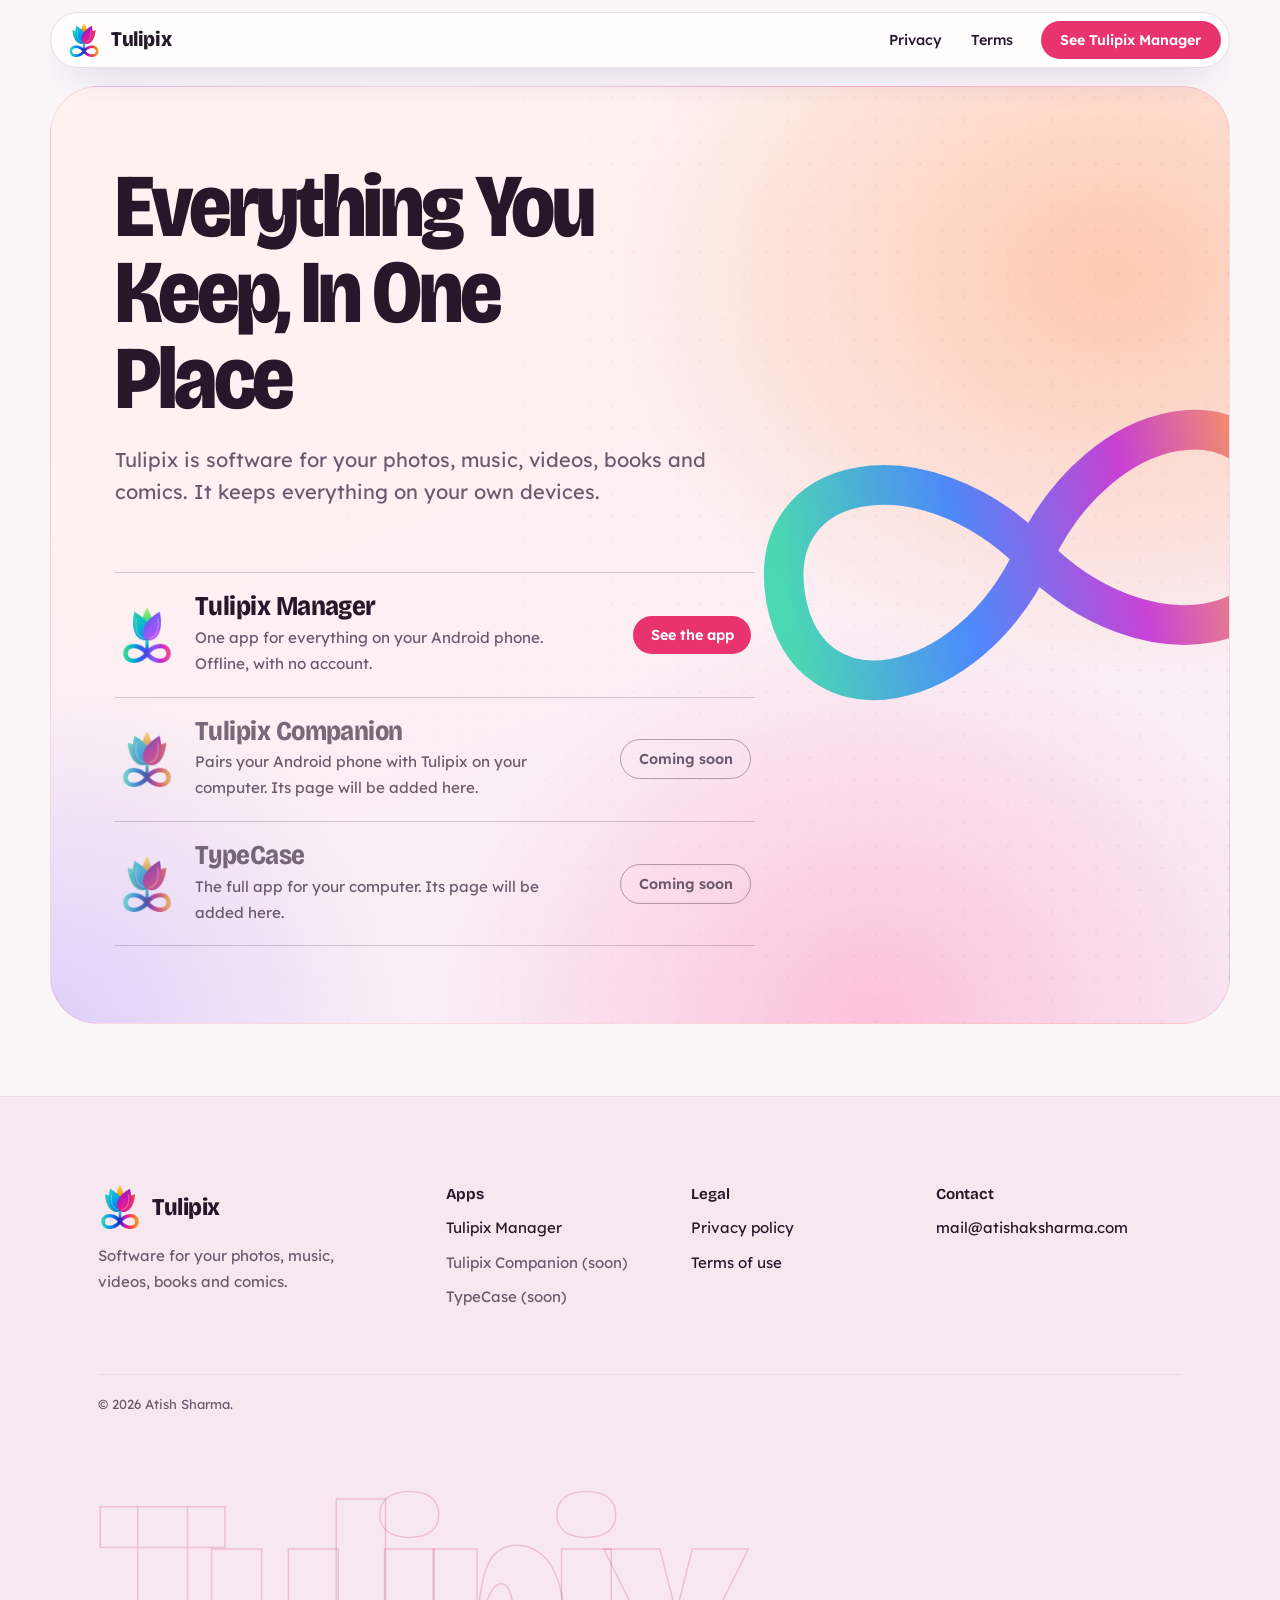
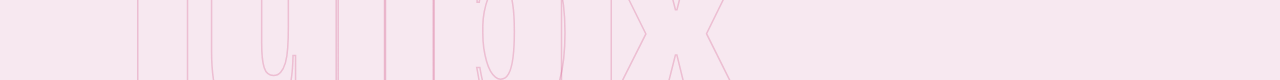
==== index.html @ 1efffbdd "Add tulipix.pro site: home, Tulipix Manager page, privacy, terms" ====
<!doctype html>
<html lang="en">
<head>
<meta charset="utf-8">
<meta name="viewport" content="width=device-width,initial-scale=1">
<title>Tulipix</title>
<meta name="description" content="Tulipix: software for your photos, music, videos and books. Start with Tulipix Manager for Android.">
<meta name="theme-color" content="#FBF6F8">
<link rel="icon" href="assets/img/favicon.ico" sizes="any">
<link rel="icon" type="image/png" sizes="32x32" href="assets/img/favicon-32.png">
<link rel="apple-touch-icon" href="assets/img/favicon-180.png">
<meta property="og:type" content="website">
<meta property="og:title" content="Tulipix">
<meta property="og:description" content="Software for your photos, music, videos and books.">
<meta property="og:url" content="https://tulipix.pro/">
<meta property="og:image" content="https://tulipix.pro/assets/img/og.png">
<meta name="twitter:card" content="summary_large_image">
<link rel="canonical" href="https://tulipix.pro/">
<link rel="preload" href="assets/fonts/bricolage.woff2" as="font" type="font/woff2" crossorigin>
<link rel="stylesheet" href="assets/css/base.css">
<link rel="stylesheet" href="assets/css/home.css">
</head>
<body class="site-main light">
<a class="skip" href="#main">Skip to content</a>
<header class="nav-wrap">
  <div class="nav">
    <a class="brand" href="./"><img src="assets/img/logo.png" alt="" width="34" height="34">Tulipix</a>
    <nav class="links" aria-label="Main"><a href="manager/privacy/">Privacy</a><a href="manager/terms/">Terms</a></nav>
    <a class="btn btn-solid" href="manager/">See Tulipix Manager</a>
    <details class="menu"><summary aria-label="Menu"></summary>
      <div class="sheet"><a href="manager/privacy/">Privacy</a><a href="manager/terms/">Terms</a></div>
    </details>
  </div>
</header>
<div class="home-wrap">
  <div class="home">
    <svg class="loop" viewBox="0 0 400 200" fill="none" aria-hidden="true">
      <defs><linearGradient id="lg" x1="0" x2="1"><stop offset="0" stop-color="#2DD4A8"/><stop offset=".35" stop-color="#2F7BFF"/><stop offset=".7" stop-color="#C026D3"/><stop offset="1" stop-color="#FF9A3D"/></linearGradient></defs>
      <path d="M60 100C60 28 150 28 200 100C250 172 340 172 340 100C340 28 250 28 200 100C150 172 60 172 60 100Z" stroke="url(#lg)" stroke-width="22" stroke-linejoin="round"/>
    </svg>
    <main id="main">
      <h1>Everything You Keep, In One Place</h1>
      <p class="lede">Tulipix is software for your photos, music, videos, books and comics. It keeps everything on your own devices.</p>
      <div class="doors">
        <a class="door" href="manager/">
          <img src="assets/img/logo-manager.png" alt="" width="56" height="56">
          <div><h2>Tulipix Manager</h2><p>One app for everything on your Android phone. Offline, with no account.</p></div>
          <span class="go">See the app</span>
        </a>
        <div class="door soon">
          <img src="assets/img/logo-small.png" alt="" width="56" height="56">
          <div><h2>Tulipix Companion</h2><p>Pairs your Android phone with Tulipix on your computer. Its page will be added here.</p></div>
          <span class="go">Coming soon</span>
        </div>
        <div class="door soon">
          <img src="assets/img/logo-small.png" alt="" width="56" height="56">
          <div><h2>TypeCase</h2><p>The full app for your computer. Its page will be added here.</p></div>
          <span class="go">Coming soon</span>
        </div>
      </div>
    </main>
  </div>
</div>
<footer class="foot">
  <div class="wrap">
    <div class="foot-grid">
      <div><a class="brand" href="./"><img src="assets/img/logo.png" alt="" width="44" height="44">Tulipix</a><p>Software for your photos, music, videos, books and comics.</p></div>
      <div><h4>Apps</h4><ul><li><a href="manager/">Tulipix Manager</a></li><li>Tulipix Companion (soon)</li><li>TypeCase (soon)</li></ul></div>
      <div><h4>Legal</h4><ul><li><a href="manager/privacy/">Privacy policy</a></li><li><a href="manager/terms/">Terms of use</a></li></ul></div>
      <div><h4>Contact</h4><ul><li><a href="mailto:mail@atishaksharma.com">mail@atishaksharma.com</a></li></ul></div>
    </div>
    <p class="fine"><span>&copy; 2026 Atish Sharma.</span></p>
    <div class="big" aria-hidden="true">Tulipix</div>
  </div>
</footer>
<script>(function(){var m=document.querySelector('.menu');if(m)m.addEventListener('click',function(e){if(e.target.closest('a'))m.removeAttribute('open')})})();</script>
</body>
</html>
---- assets/css/base.css ----
/* Shared by tulipix.pro and tulipix.pro/manager: fonts, tokens, type, buttons, prose, footer.
   A page sets its own accent with  <body class="site-main">  or  <body class="site-manager">. */
@font-face{font-family:"Bricolage";src:url("../fonts/bricolage.woff2") format("woff2");font-weight:200 800;font-stretch:75% 100%;font-display:swap}
@font-face{font-family:"Lexend";src:url("../fonts/lexend-Regular.woff2") format("woff2");font-weight:400;font-display:swap}
@font-face{font-family:"Lexend";src:url("../fonts/lexend-Medium.woff2") format("woff2");font-weight:500;font-display:swap}
@font-face{font-family:"Lexend";src:url("../fonts/lexend-SemiBold.woff2") format("woff2");font-weight:600;font-display:swap}

:root{
  --ink:#16102A;          /* deep indigo, the icon's own background */
  --ink-2:#241A45;
  --paper:#F6F4FA;
  --text:#1C1631;
  --mute:#5B5575;
  --line:#DCD6EA;
  --on-ink:#F4F0FF;
  --on-ink-mute:#B7AFD6;
  --display:"Bricolage",ui-sans-serif,system-ui,sans-serif;
  --body:"Lexend",ui-sans-serif,system-ui,-apple-system,"Segoe UI",sans-serif;
  --acc:#7C4DFF; --acc-2:#2DD4A8; --acc-3:#EC4899;
  --acc-ink:#5B35D6;      /* accent dark enough for text on paper */
  --radius:14px;
  --gutter:clamp(18px,4vw,48px);
  --wrap:1180px;
}
.site-main{--acc:#F0457D;--acc-2:#FF9A3D;--acc-3:#7C4DFF;--acc-ink:#C2185B}
*{box-sizing:border-box}
html{scroll-behavior:smooth;-webkit-text-size-adjust:100%}
@media (prefers-reduced-motion:reduce){html{scroll-behavior:auto}*{animation:none!important;transition:none!important}}
body{margin:0;background:var(--paper);color:var(--text);font:400 16px/1.7 var(--body);-webkit-font-smoothing:antialiased}
img{max-width:100%;height:auto;display:block}
a{color:var(--acc-ink);text-underline-offset:3px}
a:hover{text-decoration-thickness:2px}
:focus-visible{outline:3px solid var(--acc);outline-offset:3px;border-radius:6px}
.wrap{max-width:var(--wrap);margin:0 auto;padding-inline:var(--gutter)}
.skip{position:absolute;left:-999px;top:8px;background:#fff;color:#000;padding:8px 12px;border-radius:8px;z-index:99}
.skip:focus{left:8px}

h1,h2,h3{font-family:var(--display);margin:0;font-stretch:88%;letter-spacing:-.025em;line-height:1.02}
h1{font-weight:800;font-size:clamp(2.6rem,7.4vw,5.6rem);line-height:.96;letter-spacing:-.035em}
h2{font-weight:750;font-size:clamp(2rem,4.6vw,3.4rem)}
h3{font-weight:700;font-size:1.35rem;line-height:1.15;letter-spacing:-.015em}
p{margin:0 0 1em;max-width:62ch}
.lede{font-size:clamp(1.05rem,1.6vw,1.25rem);line-height:1.6;color:var(--mute);max-width:52ch}

/* buttons */
.btn{display:inline-flex;align-items:center;gap:.6em;padding:.85em 1.5em;border-radius:999px;font:600 .95rem/1 var(--body);text-decoration:none;border:2px solid transparent;cursor:pointer;transition:transform .15s,background .15s,border-color .15s}
.btn:hover{transform:translateY(-2px)}
.btn-solid{background:var(--acc);color:#fff}
.site-manager .btn-solid{background:#6F42F0}
.btn-line{border-color:currentColor;color:inherit;background:transparent}
.btn[aria-disabled="true"]{opacity:.6;cursor:default;transform:none}

/* long-form pages (privacy, terms) */
.prose{max-width:720px;margin:0 auto;padding:clamp(28px,6vw,72px) var(--gutter) 96px}
.prose h1{font-size:clamp(2.2rem,5.4vw,3.6rem);margin:12px 0 10px}
.prose h2{font-size:1.5rem;margin:2.2em 0 .5em;letter-spacing:-.02em}
.prose .meta{color:var(--mute);font-size:.92rem}
.prose ul{padding-left:1.2em;margin:0 0 1em}.prose li{margin:.35em 0}
.prose table{width:100%;border-collapse:collapse;font-size:.94rem;margin:1em 0}
.prose th,.prose td{text-align:left;padding:.7em .8em;border-bottom:1px solid var(--line);vertical-align:top}
.prose th{font-weight:600;color:var(--mute);font-size:.85rem}
.prose .box{border-left:4px solid var(--acc);background:#fff;padding:14px 18px;border-radius:0 var(--radius) var(--radius) 0;margin:1.4em 0}

/* ---------- floating menu ---------- */
.nav-wrap{position:sticky;top:0;z-index:60;padding:12px var(--gutter);pointer-events:none}
.nav{pointer-events:auto;position:relative;max-width:var(--wrap);margin:0 auto;display:flex;align-items:center;gap:14px;padding:7px 8px 7px 16px;border-radius:999px;background:rgba(24,17,46,.8);-webkit-backdrop-filter:blur(16px) saturate(1.4);backdrop-filter:blur(16px) saturate(1.4);border:1px solid rgba(255,255,255,.13);color:var(--on-ink);box-shadow:0 16px 40px -20px rgba(10,6,25,.7)}
.brand{display:flex;align-items:center;gap:10px;color:inherit;text-decoration:none;font:800 1.3rem/1 var(--display);font-stretch:90%;letter-spacing:-.02em;white-space:nowrap}
.brand img{width:34px;height:34px}
.brand small{font:500 .78rem/1 var(--body);letter-spacing:0;opacity:.7}
.nav .links{display:flex;gap:2px;margin-left:auto}
.nav .links a{color:inherit;text-decoration:none;padding:.55em .95em;border-radius:999px;font-weight:500;font-size:.9rem}
.nav .links a:hover{background:rgba(255,255,255,.12)}
.nav .btn{padding:.7em 1.25em;font-size:.88rem}
.menu{display:none;margin-left:auto}
.menu summary{list-style:none;cursor:pointer;width:44px;height:44px;border-radius:50%;display:grid;place-items:center;background:rgba(255,255,255,.1);position:relative}
.menu summary::-webkit-details-marker{display:none}
.menu summary::before,.menu summary::after{content:"";position:absolute;left:13px;width:18px;height:2px;border-radius:2px;background:#fff;transition:transform .2s,top .2s}
.menu summary::before{top:16px;box-shadow:0 6px 0 #fff}
.menu summary::after{top:28px}
.menu[open] summary::before{top:21px;box-shadow:none;transform:rotate(45deg)}
.menu[open] summary::after{top:21px;transform:rotate(-45deg)}
.menu .sheet{position:absolute;left:0;right:0;top:calc(100% + 8px);display:grid;gap:2px;padding:10px;border-radius:26px;background:rgba(24,17,46,.98);-webkit-backdrop-filter:blur(20px);backdrop-filter:blur(20px);border:1px solid rgba(255,255,255,.13);box-shadow:0 30px 60px -20px rgba(0,0,0,.7)}
.menu .sheet a{color:inherit;text-decoration:none;padding:.95em 1em;border-radius:16px;font-weight:500}
.menu .sheet a:hover{background:rgba(255,255,255,.1)}
.menu .sheet .btn{margin-top:6px;justify-content:center;color:#fff}
@media (max-width:820px){.nav .links,.nav>.btn{display:none}.menu{display:block}}

/* ---------- footer ---------- */
.foot{background:var(--ink);color:var(--on-ink-mute);padding:clamp(48px,7vw,88px) 0 0;overflow:hidden;font-size:.94rem}
.foot a{color:var(--on-ink);text-decoration:none}
.foot a:hover{text-decoration:underline;text-underline-offset:4px}
.foot-grid{display:grid;grid-template-columns:1.5fr 1fr 1fr 1.2fr;gap:36px 40px}
.foot .brand{color:var(--on-ink);font-size:1.5rem}
.foot .brand img{width:44px;height:44px}
.foot-grid p{margin:14px 0 0;max-width:30ch}
.foot h4{margin:0 0 12px;font:650 .95rem var(--display);color:var(--on-ink);letter-spacing:0}
.foot ul{list-style:none;margin:0;padding:0;display:grid;gap:9px}
.foot .fine{margin:clamp(36px,6vw,64px) 0 0;padding:18px 0;border-top:1px solid rgba(255,255,255,.12);font-size:.82rem;max-width:none;display:flex;flex-wrap:wrap;gap:6px 24px;justify-content:space-between}
.foot .big{font:800 clamp(4rem,30vw,20rem)/.82 var(--display);font-stretch:80%;letter-spacing:-.05em;color:transparent;-webkit-text-stroke:1.5px rgba(255,255,255,.14);margin:clamp(20px,4vw,48px) 0 -.2em;user-select:none;white-space:nowrap}
@media (max-width:760px){.foot-grid{grid-template-columns:1fr 1fr}.foot-grid>:first-child{grid-column:1/-1}}

/* ---------- Tulipix Manager is a light-theme app: its pages are light too ---------- */
.site-manager{color-scheme:light;--paper:#F7F4FC;--text:#1C1631;--mute:#5A5472;--line:#DDD5F0;--tint:#EDE6FA;--tint-2:#F3EEFC;--acc-ink:#5B35D6}
.site-main.light{color-scheme:light;--paper:#FBF6F8;--text:#26172B;--mute:#6A5A6E;--line:#EBD9E3;--tint:#F7E8F0;--tint-2:#FBF0F5;--acc-ink:#C2185B;--navtint:240,69,125}
.site-manager{--navtint:111,66,240}
.site-manager .nav,.site-main.light .nav{background:rgba(255,255,255,.78);color:var(--text);border-color:rgba(60,40,70,.14);box-shadow:0 16px 40px -22px rgba(60,40,130,.45)}
.site-manager .nav .links a:hover,.site-main.light .nav .links a:hover{background:rgba(var(--navtint),.1)}
.site-manager .menu summary,.site-main.light .menu summary{background:rgba(var(--navtint),.1)}
.site-manager .menu summary::before,.site-main.light .menu summary::before,.site-manager .menu summary::after,.site-main.light .menu summary::after{background:var(--text)}
.site-manager .menu summary::before,.site-main.light .menu summary::before{box-shadow:0 6px 0 var(--text)}
.site-manager .menu[open] summary::before,.site-main.light .menu[open] summary::before{box-shadow:none}
.site-manager .menu .sheet,.site-main.light .menu .sheet{background:rgba(255,255,255,.98);border-color:rgba(60,40,70,.14);box-shadow:0 30px 60px -24px rgba(60,40,130,.5)}
.site-manager .menu .sheet a:hover,.site-main.light .menu .sheet a:hover{background:rgba(var(--navtint),.1)}
.site-manager .menu .sheet .btn,.site-main.light .menu .sheet .btn{color:#fff}
.site-manager .foot,.site-main.light .foot{background:var(--tint);color:var(--mute);border-top:1px solid var(--line)}
.site-manager .foot a,.site-main.light .foot a,.site-manager .foot .brand,.site-main.light .foot .brand,.site-manager .foot h4,.site-main.light .foot h4{color:var(--text)}
.site-manager .foot .fine,.site-main.light .foot .fine{border-top-color:var(--line)}
.site-manager .foot .big,.site-main.light .foot .big{-webkit-text-stroke-color:rgba(91,53,214,.22)}
.site-main.light .foot .big{-webkit-text-stroke-color:rgba(194,24,91,.2)}
---- assets/css/home.css ----
/* tulipix.pro: a light showcase doorway for now */
.site-main.light .btn-solid{background:#E8336F}
.home-wrap{padding:6px var(--gutter) clamp(40px,6vw,72px)}
.home{position:relative;max-width:var(--wrap);margin:0 auto;border-radius:clamp(28px,4vw,48px);overflow:hidden;isolation:isolate;border:1px solid rgba(232,51,111,.14);
  background:
    radial-gradient(70% 70% at 90% 20%,rgba(255,170,120,.55),transparent 62%),
    radial-gradient(60% 70% at 70% 100%,rgba(255,150,190,.5),transparent 62%),
    radial-gradient(50% 60% at 0% 100%,rgba(190,170,255,.45),transparent 60%),
    linear-gradient(160deg,#FFF3F0,#F8ECF8);
  padding:clamp(34px,6vw,88px) clamp(24px,5vw,72px)}
.home::before{content:"";position:absolute;inset:0;z-index:-1;opacity:.55;background-image:radial-gradient(rgba(194,24,91,.13) 1px,transparent 1px);background-size:22px 22px;-webkit-mask-image:linear-gradient(90deg,transparent,#000 75%);mask-image:linear-gradient(90deg,transparent,#000 75%)}
.home .loop{position:absolute;right:-14%;top:50%;width:min(58vw,720px);transform:translateY(-50%) rotate(-10deg);opacity:.85;pointer-events:none;z-index:-1}
.home h1{max-width:11ch}
.home .lede{margin-top:22px}
.doors{margin-top:clamp(36px,6vw,64px);max-width:640px;border-top:1px solid rgba(38,23,43,.2)}
.door{display:grid;grid-template-columns:56px 1fr auto;gap:6px 20px;align-items:center;padding:20px 4px;border-bottom:1px solid rgba(38,23,43,.2);color:inherit;text-decoration:none}
.door img{width:56px;height:56px;border-radius:14px}
.door h2{font-size:1.7rem;letter-spacing:-.02em}
.door p{margin:4px 0 0;color:var(--mute);font-size:.95rem;max-width:44ch}
.door .go{font:600 .9rem var(--body);padding:.7em 1.2em;border-radius:999px;background:#E8336F;color:#fff;white-space:nowrap;transition:background .15s}
a.door:hover h2{text-decoration:underline;text-decoration-color:#E8336F;text-decoration-thickness:3px;text-underline-offset:6px}
a.door:hover .go{background:var(--text)}
.door.soon img{filter:saturate(.7);opacity:.8}
.door.soon .go{background:transparent;border:1px solid rgba(38,23,43,.35);color:var(--mute)}
.door.soon h2{color:rgba(38,23,43,.62)}
@media (max-width:760px){.home .loop{opacity:.3;right:-34%}.door{grid-template-columns:56px 1fr}.door .go{grid-column:2;justify-self:start}}
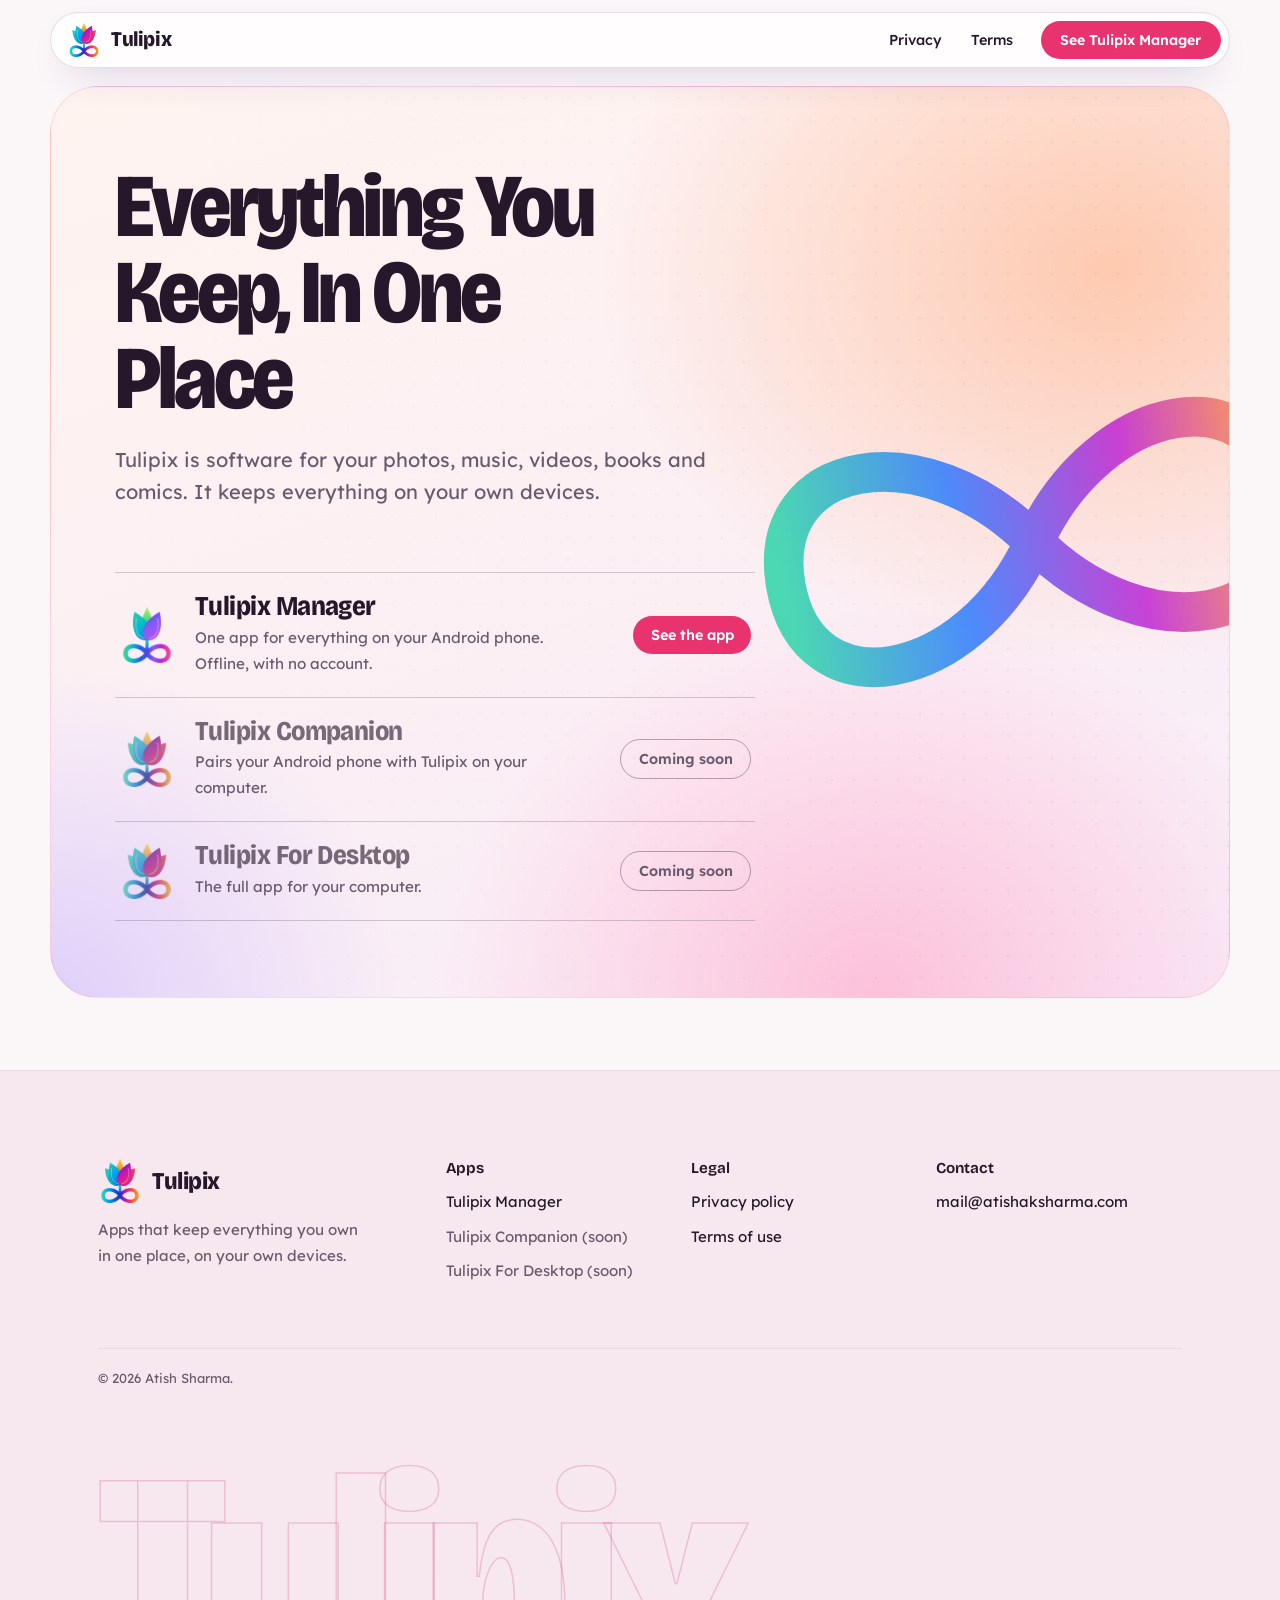
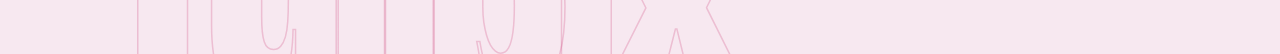
==== commit ec497203: "Site update: light theme, SEO and llms.txt, APK download, copy fixes" ====
--- a/index.html
+++ b/index.html
@@ -19,6 +19,13 @@
 <link rel="preload" href="assets/fonts/bricolage.woff2" as="font" type="font/woff2" crossorigin>
 <link rel="stylesheet" href="assets/css/base.css">
 <link rel="stylesheet" href="assets/css/home.css">
+<meta name="robots" content="index,follow,max-image-preview:large">
+<meta property="og:site_name" content="Tulipix">
+<meta property="og:image:width" content="1200">
+<meta property="og:image:height" content="630">
+<meta property="og:image:alt" content="Tulipix: Everything You Keep, In One Place">
+<meta property="og:locale" content="en">
+<script type="application/ld+json">{"@context": "https://schema.org", "@graph": [{"@type": "Organization", "@id": "https://tulipix.pro/#org", "name": "Tulipix", "url": "https://tulipix.pro/", "logo": "https://tulipix.pro/assets/img/logo.png", "founder": {"@type": "Person", "name": "Atish Sharma", "url": "https://tulipix.pro", "email": "mail@atishaksharma.com"}, "email": "mail@atishaksharma.com"}, {"@type": "WebSite", "@id": "https://tulipix.pro/#site", "url": "https://tulipix.pro/", "name": "Tulipix", "description": "Everything You Keep, In One Place. Software for your photos, music, videos, books and comics.", "publisher": {"@id": "https://tulipix.pro/#org"}, "inLanguage": "en"}]}</script>
 </head>
 <body class="site-main light">
 <a class="skip" href="#main">Skip to content</a>
@@ -49,12 +56,12 @@
         </a>
         <div class="door soon">
           <img src="assets/img/logo-small.png" alt="" width="56" height="56">
-          <div><h2>Tulipix Companion</h2><p>Pairs your Android phone with Tulipix on your computer. Its page will be added here.</p></div>
+          <div><h2>Tulipix Companion</h2><p>Pairs your Android phone with Tulipix on your computer.</p></div>
           <span class="go">Coming soon</span>
         </div>
         <div class="door soon">
           <img src="assets/img/logo-small.png" alt="" width="56" height="56">
-          <div><h2>TypeCase</h2><p>The full app for your computer. Its page will be added here.</p></div>
+          <div><h2>Tulipix For Desktop</h2><p>The full app for your computer.</p></div>
           <span class="go">Coming soon</span>
         </div>
       </div>
@@ -64,8 +71,8 @@
 <footer class="foot">
   <div class="wrap">
     <div class="foot-grid">
-      <div><a class="brand" href="./"><img src="assets/img/logo.png" alt="" width="44" height="44">Tulipix</a><p>Software for your photos, music, videos, books and comics.</p></div>
-      <div><h4>Apps</h4><ul><li><a href="manager/">Tulipix Manager</a></li><li>Tulipix Companion (soon)</li><li>TypeCase (soon)</li></ul></div>
+      <div><a class="brand" href="./"><img src="assets/img/logo.png" alt="" width="44" height="44">Tulipix</a><p>Apps that keep everything you own in one place, on your own devices.</p></div>
+      <div><h4>Apps</h4><ul><li><a href="manager/">Tulipix Manager</a></li><li>Tulipix Companion (soon)</li><li>Tulipix For Desktop (soon)</li></ul></div>
       <div><h4>Legal</h4><ul><li><a href="manager/privacy/">Privacy policy</a></li><li><a href="manager/terms/">Terms of use</a></li></ul></div>
       <div><h4>Contact</h4><ul><li><a href="mailto:mail@atishaksharma.com">mail@atishaksharma.com</a></li></ul></div>
     </div>
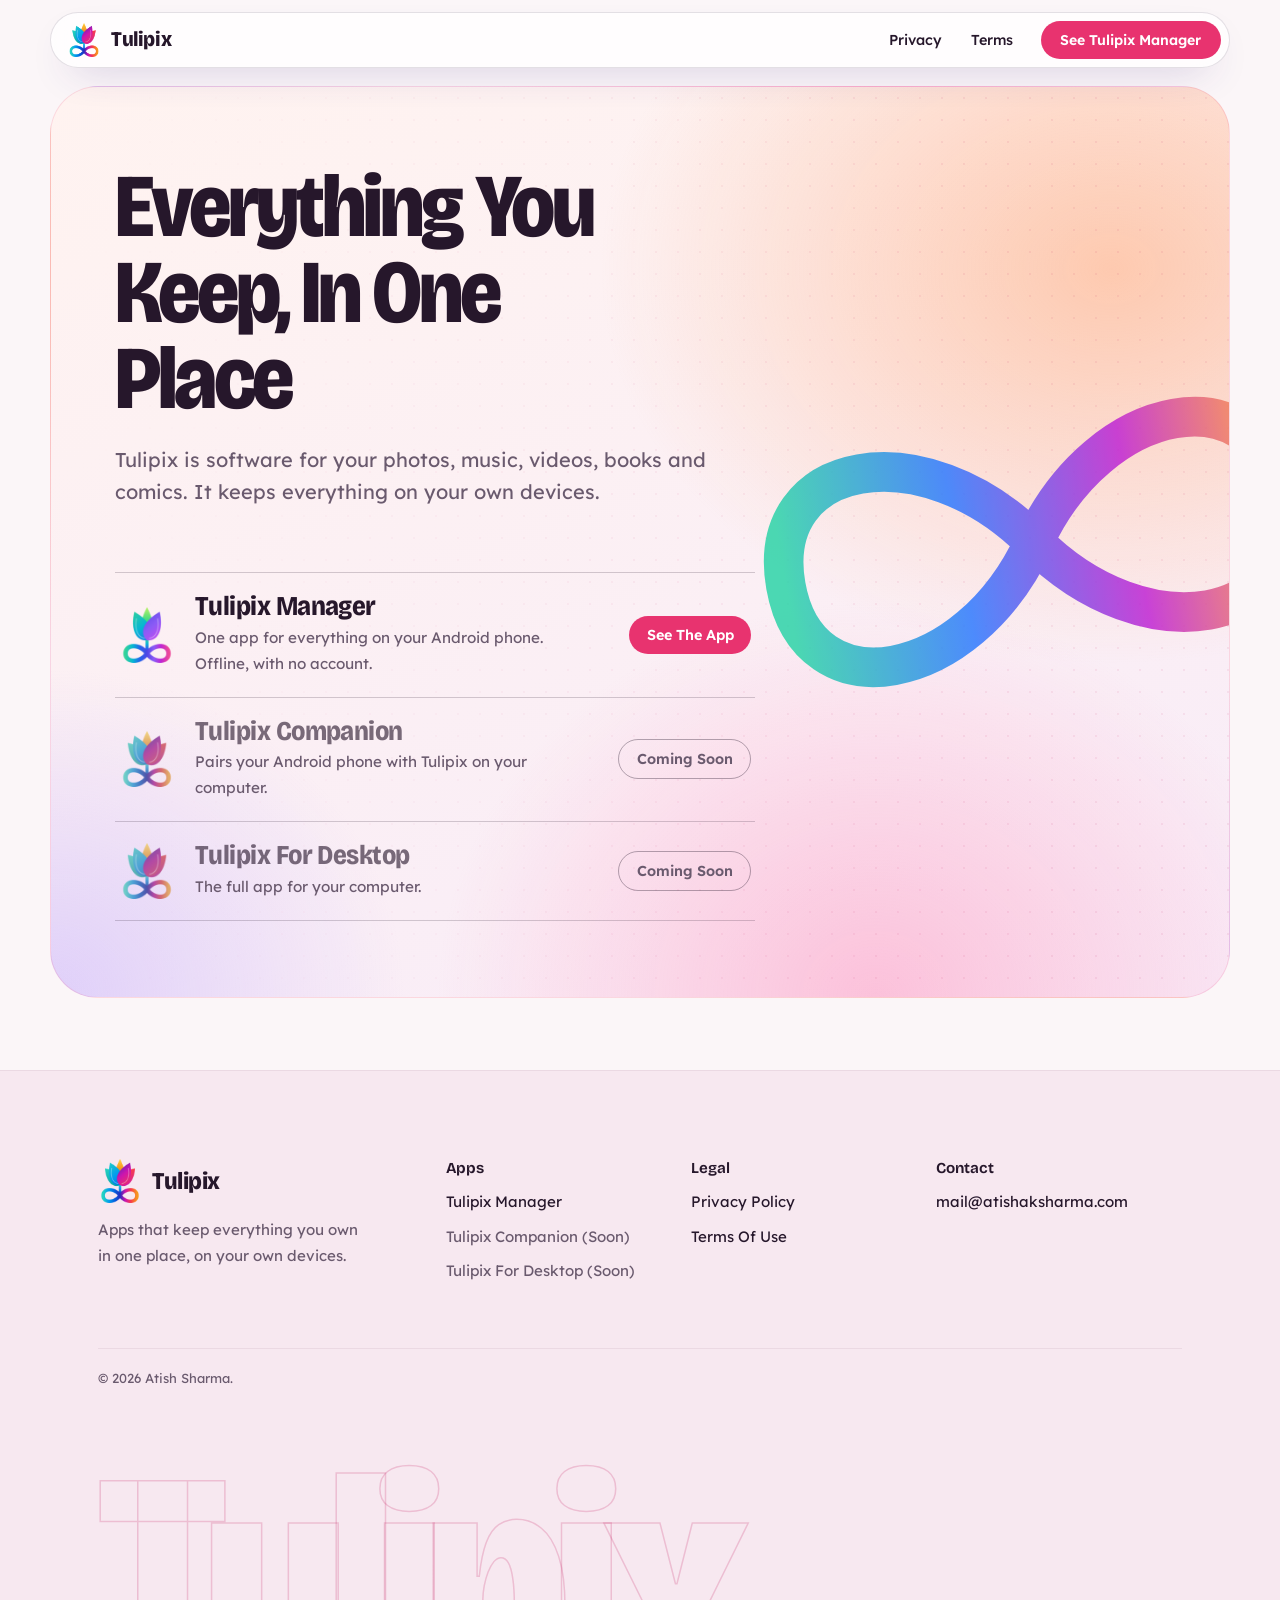
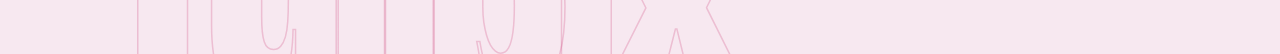
==== commit 5a834977: "Better home title and descriptions, Title Case labels" ====
--- a/index.html
+++ b/index.html
@@ -3,15 +3,15 @@
 <head>
 <meta charset="utf-8">
 <meta name="viewport" content="width=device-width,initial-scale=1">
-<title>Tulipix</title>
-<meta name="description" content="Tulipix: software for your photos, music, videos and books. Start with Tulipix Manager for Android.">
+<title>Tulipix: Everything You Keep, In One Place | Apps For Photos, Music, Videos &amp; Books</title>
+<meta name="description" content="Tulipix keeps everything you own in one place: photos, music, videos, books and comics, on your own devices. Start with Tulipix Manager for Android, free on Google Play.">
 <meta name="theme-color" content="#FBF6F8">
 <link rel="icon" href="assets/img/favicon.ico" sizes="any">
 <link rel="icon" type="image/png" sizes="32x32" href="assets/img/favicon-32.png">
 <link rel="apple-touch-icon" href="assets/img/favicon-180.png">
 <meta property="og:type" content="website">
-<meta property="og:title" content="Tulipix">
-<meta property="og:description" content="Software for your photos, music, videos and books.">
+<meta property="og:title" content="Tulipix: Everything You Keep, In One Place">
+<meta property="og:description" content="Apps that keep your photos, music, videos, books and comics in one place, on your own devices.">
 <meta property="og:url" content="https://tulipix.pro/">
 <meta property="og:image" content="https://tulipix.pro/assets/img/og.png">
 <meta name="twitter:card" content="summary_large_image">
@@ -28,7 +28,7 @@
 <script type="application/ld+json">{"@context": "https://schema.org", "@graph": [{"@type": "Organization", "@id": "https://tulipix.pro/#org", "name": "Tulipix", "url": "https://tulipix.pro/", "logo": "https://tulipix.pro/assets/img/logo.png", "founder": {"@type": "Person", "name": "Atish Sharma", "url": "https://tulipix.pro", "email": "mail@atishaksharma.com"}, "email": "mail@atishaksharma.com"}, {"@type": "WebSite", "@id": "https://tulipix.pro/#site", "url": "https://tulipix.pro/", "name": "Tulipix", "description": "Everything You Keep, In One Place. Software for your photos, music, videos, books and comics.", "publisher": {"@id": "https://tulipix.pro/#org"}, "inLanguage": "en"}]}</script>
 </head>
 <body class="site-main light">
-<a class="skip" href="#main">Skip to content</a>
+<a class="skip" href="#main">Skip To Content</a>
 <header class="nav-wrap">
   <div class="nav">
     <a class="brand" href="./"><img src="assets/img/logo.png" alt="" width="34" height="34">Tulipix</a>
@@ -52,17 +52,17 @@
         <a class="door" href="manager/">
           <img src="assets/img/logo-manager.png" alt="" width="56" height="56">
           <div><h2>Tulipix Manager</h2><p>One app for everything on your Android phone. Offline, with no account.</p></div>
-          <span class="go">See the app</span>
+          <span class="go">See The App</span>
         </a>
         <div class="door soon">
           <img src="assets/img/logo-small.png" alt="" width="56" height="56">
           <div><h2>Tulipix Companion</h2><p>Pairs your Android phone with Tulipix on your computer.</p></div>
-          <span class="go">Coming soon</span>
+          <span class="go">Coming Soon</span>
         </div>
         <div class="door soon">
           <img src="assets/img/logo-small.png" alt="" width="56" height="56">
           <div><h2>Tulipix For Desktop</h2><p>The full app for your computer.</p></div>
-          <span class="go">Coming soon</span>
+          <span class="go">Coming Soon</span>
         </div>
       </div>
     </main>
@@ -72,8 +72,8 @@
   <div class="wrap">
     <div class="foot-grid">
       <div><a class="brand" href="./"><img src="assets/img/logo.png" alt="" width="44" height="44">Tulipix</a><p>Apps that keep everything you own in one place, on your own devices.</p></div>
-      <div><h4>Apps</h4><ul><li><a href="manager/">Tulipix Manager</a></li><li>Tulipix Companion (soon)</li><li>Tulipix For Desktop (soon)</li></ul></div>
-      <div><h4>Legal</h4><ul><li><a href="manager/privacy/">Privacy policy</a></li><li><a href="manager/terms/">Terms of use</a></li></ul></div>
+      <div><h4>Apps</h4><ul><li><a href="manager/">Tulipix Manager</a></li><li>Tulipix Companion (Soon)</li><li>Tulipix For Desktop (Soon)</li></ul></div>
+      <div><h4>Legal</h4><ul><li><a href="manager/privacy/">Privacy Policy</a></li><li><a href="manager/terms/">Terms Of Use</a></li></ul></div>
       <div><h4>Contact</h4><ul><li><a href="mailto:mail@atishaksharma.com">mail@atishaksharma.com</a></li></ul></div>
     </div>
     <p class="fine"><span>&copy; 2026 Atish Sharma.</span></p>
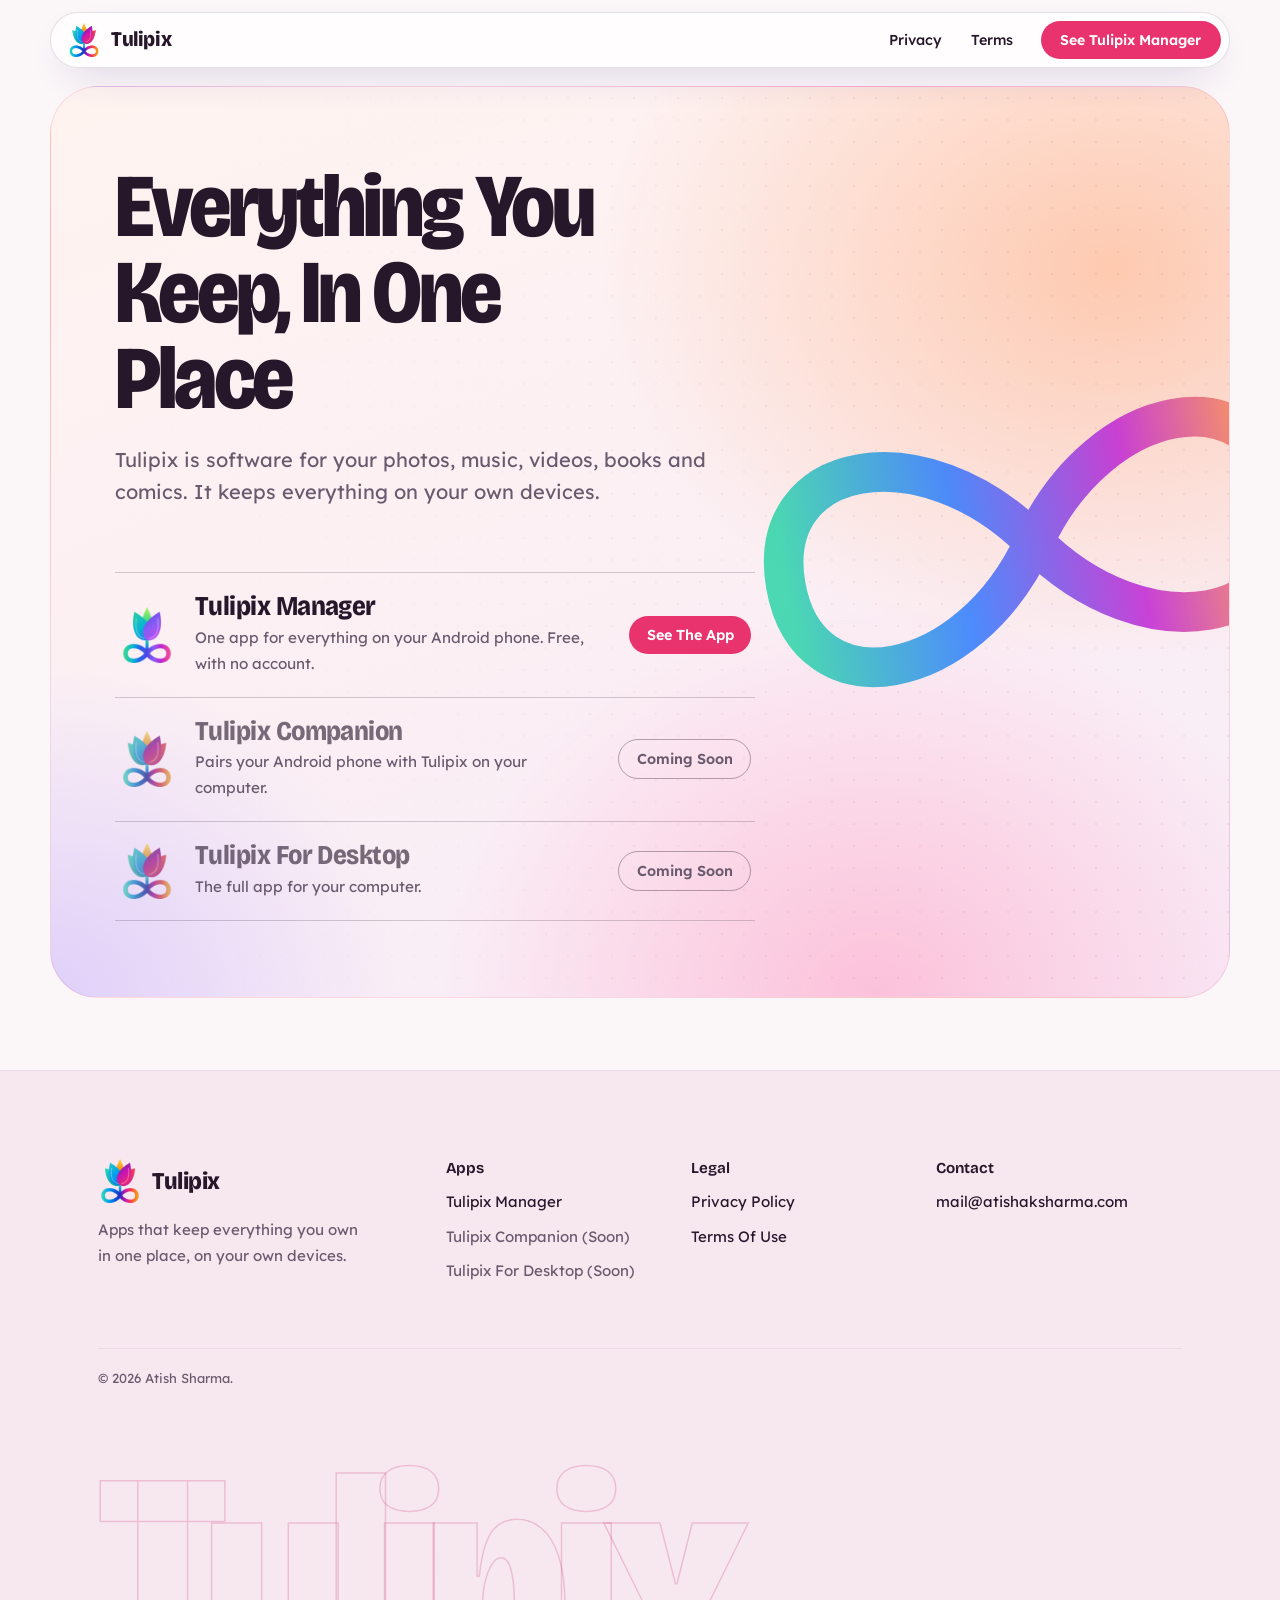
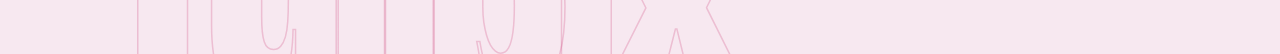
==== commit b4ae6450: "Describe ads and Remove ads in policy, terms and pages; add app-ads.txt" ====
--- a/index.html
+++ b/index.html
@@ -51,7 +51,7 @@
       <div class="doors">
         <a class="door" href="manager/">
           <img src="assets/img/logo-manager.png" alt="" width="56" height="56">
-          <div><h2>Tulipix Manager</h2><p>One app for everything on your Android phone. Offline, with no account.</p></div>
+          <div><h2>Tulipix Manager</h2><p>One app for everything on your Android phone. Free, with no account.</p></div>
           <span class="go">See The App</span>
         </a>
         <div class="door soon">
